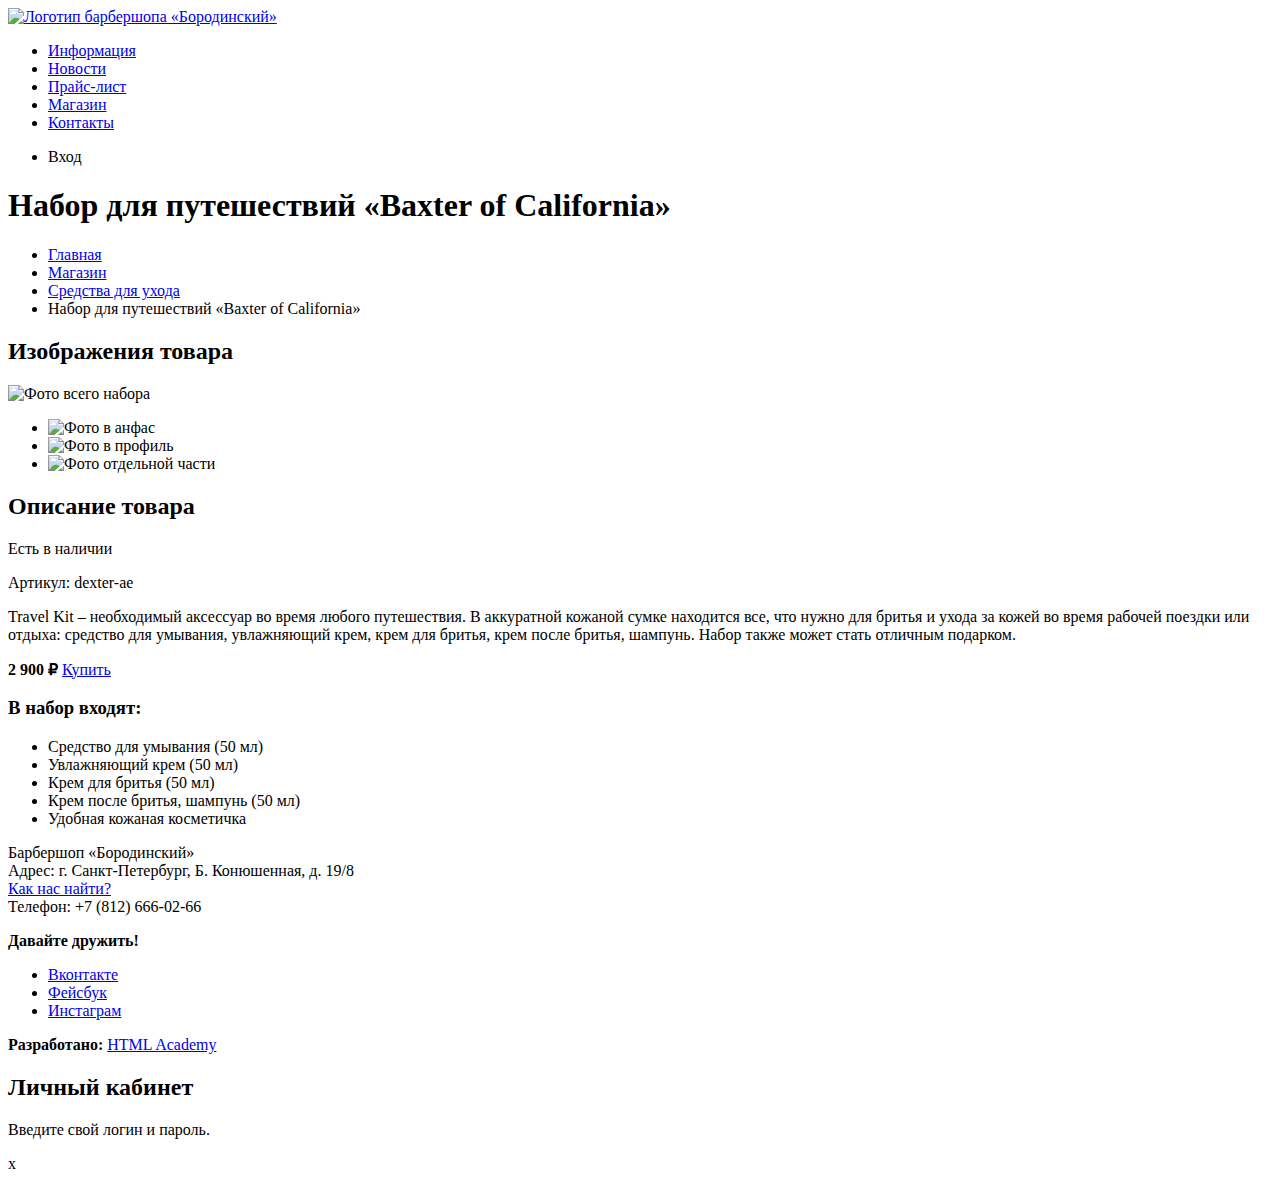
==== catalog-item.html @ 8765f5c4 "Учебный проект. Разметка без форм. Главная страница, страница каталога, карточка товара, Прайс-лист" ====
﻿<!DOCTYPE html>
<html lang="ru">
<head>
  <meta charset="utf-8">
  <title></title>
</head>
<body>
  <header class="main-header">
    <nav class="main-navigation">
      <a class="main-header-logo" href="index.html">
        <img src="img/logo.svg" width="111" height="24" alt="Логотип барбершопа «Бородинский»">
      </a>
      <ul class="site-navigation">
        <li><a href="info.html">Информация</a></li>
        <li><a href="news.html">Новости</a></li>
        <li><a href="price.html">Прайс-лист</a></li>
        <li class="site-navigation-current"><a href="catalog.html">Магазин</a></li>
        <li><a href="contacts.html">Контакты</a></li>
      </ul>
      <ul class="user-navigation">
        <li class="login-link">Вход</li>
      </ul>
    </nav>
  </header>
  <main class="container">

    <h1 class="page-title">Набор для путешествий «Baxter of California»</h1>

    <ul class="breadcrumbs">
      <li><a href="index.html">Главная</a></li>
      <li><a href="#">Магазин</a></li>
      <li><a href="#">Средства для ухода</a></li>
      <li class="breadcrumbs-current">Набор для путешествий «Baxter of California»</li>
    </ul>

    <section class="product-photos">
      <h2 class="visually-hidden">Изображения товара</h2>
      <p class="product-photo-full">
        <img src="img/product-big.jpg" width="460" height="498" alt="Фото всего набора">
      </p>
      <ul class="product-photo-preview">
        <li><img src="img/product-small-1.jpg" width="140" height="149" alt="Фото в анфас"></li>
        <li><img src="img/product-small-2.jpg" width="140" height="149" alt="Фото в профиль"></li>
        <li><img src="img/product-small-3.jpg" width="140" height="149" alt="Фото отдельной части"></li>
      </ul>
    </section>

    <section class="product-info">
      <h2 class="visually-hidden">Описание товара</h2>
      <p class="product-availability">Есть в наличии</p>
      <p class="product-article">Артикул: dexter-ae</p>
      <p class="product-text">Travel Kit – необходимый аксессуар во время любого путешествия. В аккуратной кожаной сумке находится все, что нужно для бритья и ухода за кожей во время рабочей поездки или отдыха: средство для умывания, увлажняющий крем, крем для бритья, крем после бритья, шампунь. Набор также может стать отличным подарком.</p>
      <p class="product-price">
        <b>2 900 &#8381;</b>
        <a class="button" href="#">Купить</a>
      </p>
      <h3>В набор входят:</h3>
      <ul>
        <li>Средство для умывания (50 мл)</li>
        <li>Увлажняющий крем (50 мл)</li>
        <li>Крем для бритья (50 мл)</li>
        <li>Крем после бритья, шампунь (50 мл)</li>
        <li>Удобная кожаная косметичка</li>
      </ul>
    </section>
  </main>
  <footer class="main-footer">
    <p class="footer-contacts">
      Барбершоп «Бородинский»<br>
      Адрес: г. Санкт-Петербург, Б. Конюшенная, д. 19/8<br>
      <a href="map.html">Как нас найти?</a><br>
      Телефон: +7 (812) 666-02-66
    </p>
    <div class="footer-social">
      <b>Давайте дружить!</b>
      <ul>
        <li><a class="social-button" href="#">Вконтакте</a></li>
        <li><a class="social-button" href="#">Фейсбук</a></li>
        <li><a class="social-button" href="#">Инстаграм</a></li>
      </ul>
    </div>
    <p class="footer-copyright">
      <b>Разработано:</b> <a class="button" href="https://htmlacademy.ru">HTML Academy</a>
    </p>
  </footer>

  <section class="modal modal-login">
    <h2>Личный кабинет</h2>
    <p>Введите свой логин и пароль.</p>
    <!-- Здесь будет форма -->
    <span class="modal-close">x</span>
  </section>
</body>
</html>
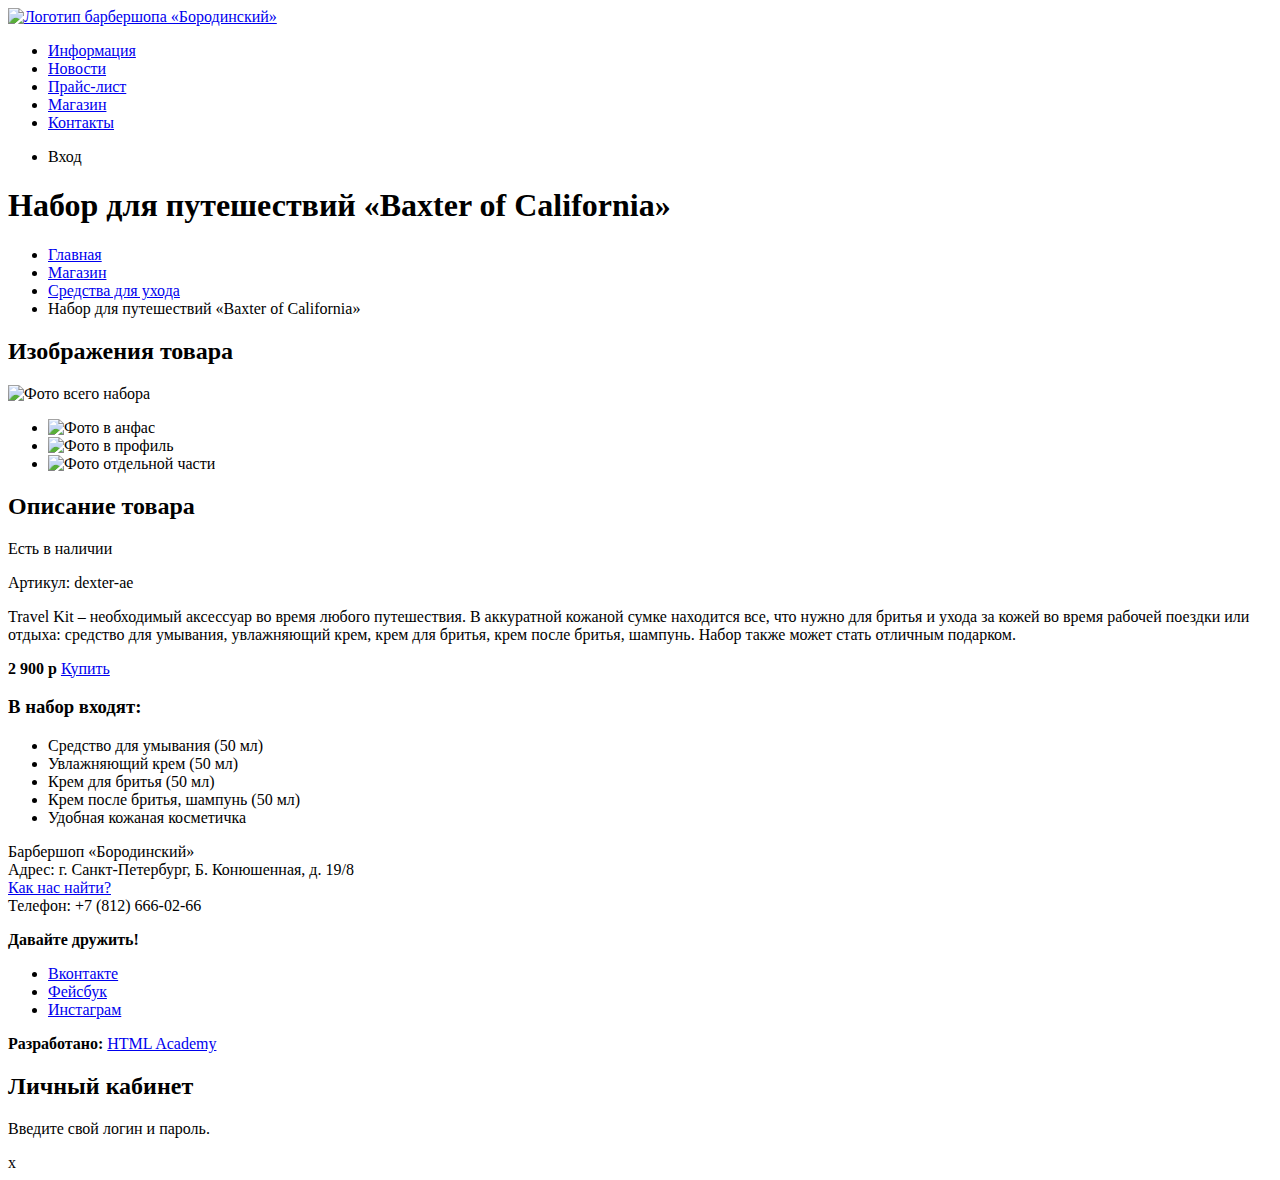
==== commit 1a596fcd: "Исправлены замечания: - добавлены заголовки страниц - единообразное оформление кода на всех страница" ====
--- a/catalog-item.html
+++ b/catalog-item.html
@@ -2,7 +2,7 @@
 <html lang="ru">
 <head>
   <meta charset="utf-8">
-  <title></title>
+  <title>Барбершоп «Бородинский»</title>
 </head>
 <body>
   <header class="main-header">
@@ -51,7 +51,7 @@
       <p class="product-article">Артикул: dexter-ae</p>
       <p class="product-text">Travel Kit – необходимый аксессуар во время любого путешествия. В аккуратной кожаной сумке находится все, что нужно для бритья и ухода за кожей во время рабочей поездки или отдыха: средство для умывания, увлажняющий крем, крем для бритья, крем после бритья, шампунь. Набор также может стать отличным подарком.</p>
       <p class="product-price">
-        <b>2 900 &#8381;</b>
+        <b>2 900 р</b>
         <a class="button" href="#">Купить</a>
       </p>
       <h3>В набор входят:</h3>
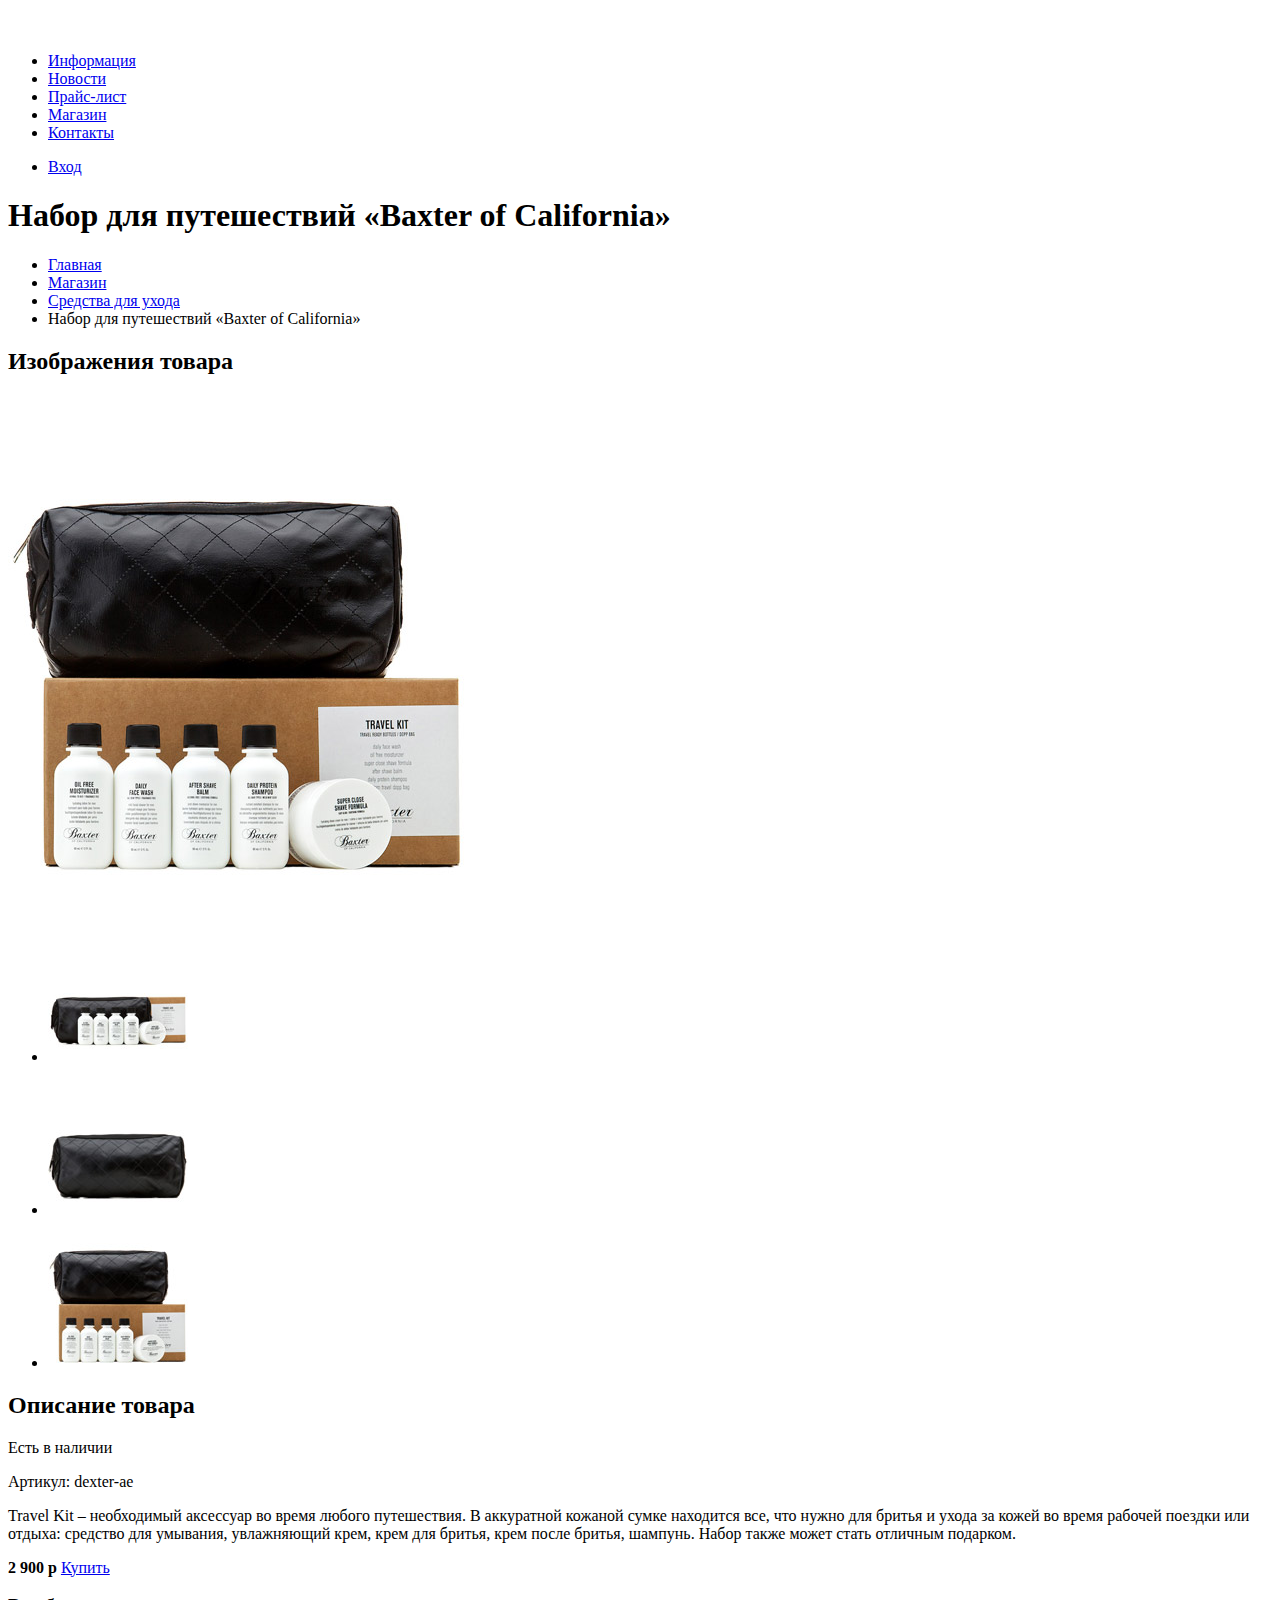
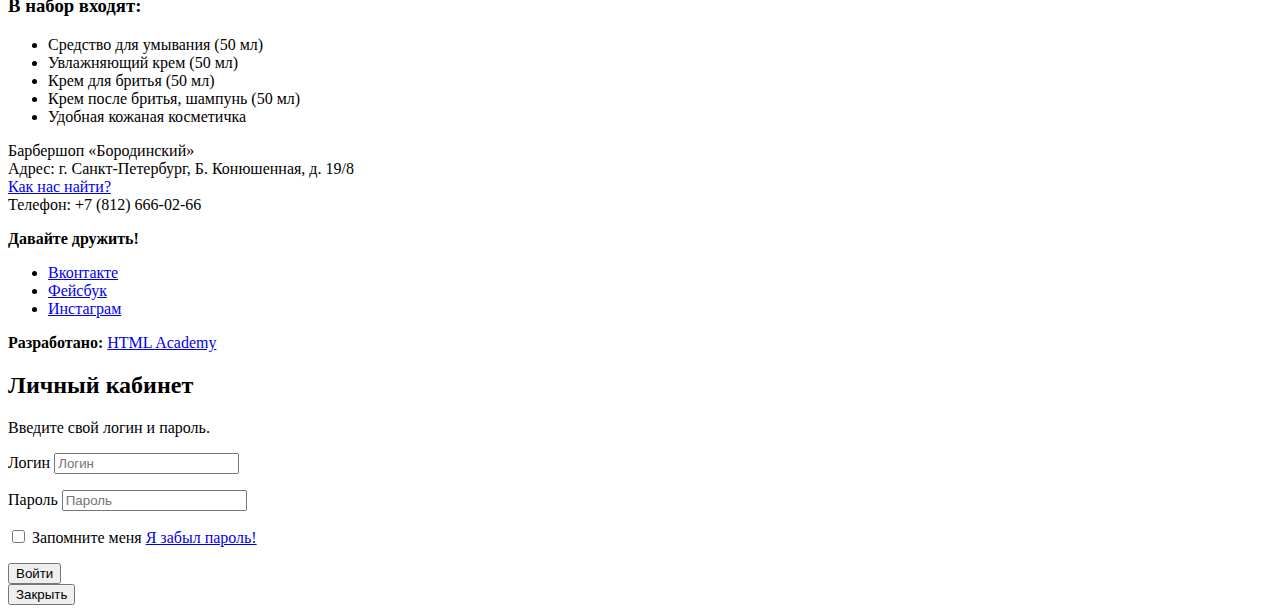
==== commit 71252190: "Добавлена доступность. Размечены формы всех страниц с учетом доступности" ====
--- a/catalog-item.html
+++ b/catalog-item.html
@@ -18,7 +18,9 @@
         <li><a href="contacts.html">Контакты</a></li>
       </ul>
       <ul class="user-navigation">
-        <li class="login-link">Вход</li>
+        <li class="login-link">
+          <a class="login-link" href="login.html">Вход</a>
+        </li>
       </ul>
     </nav>
   </header>
@@ -87,8 +89,26 @@
   <section class="modal modal-login">
     <h2>Личный кабинет</h2>
     <p>Введите свой логин и пароль.</p>
-    <!-- Здесь будет форма -->
-    <span class="modal-close">x</span>
+    <form class="login-form" action="https://echo.htmlacademy.ru" method="post">
+      <p>
+        <label class="visually-hidden" for="user-login">Логин</label>
+        <input class="login-icon-user" id="user-login" type="text" name="login" placeholder="Логин">
+      </p>
+      <p>
+        <label class="visually-hidden" for="user-password">Пароль</label>
+        <input class="login-icon-password" id="user-password" type="password" name="password" placeholder="Пароль">
+      </p>
+      <p class="login-password-info">
+        <label class="login-checkbox">
+          <input type="checkbox" name="remember" class="visually-hidden">
+          <span class="checkbox-indicator"></span>
+          Запомните меня
+        </label>
+        <a class="restore" href="#">Я забыл пароль!</a>
+      </p>
+      <button class="button" type="submit">Войти</button>
+    </form>
+    <button class="modal-close" type="button">Закрыть</button>
   </section>
 </body>
 </html>
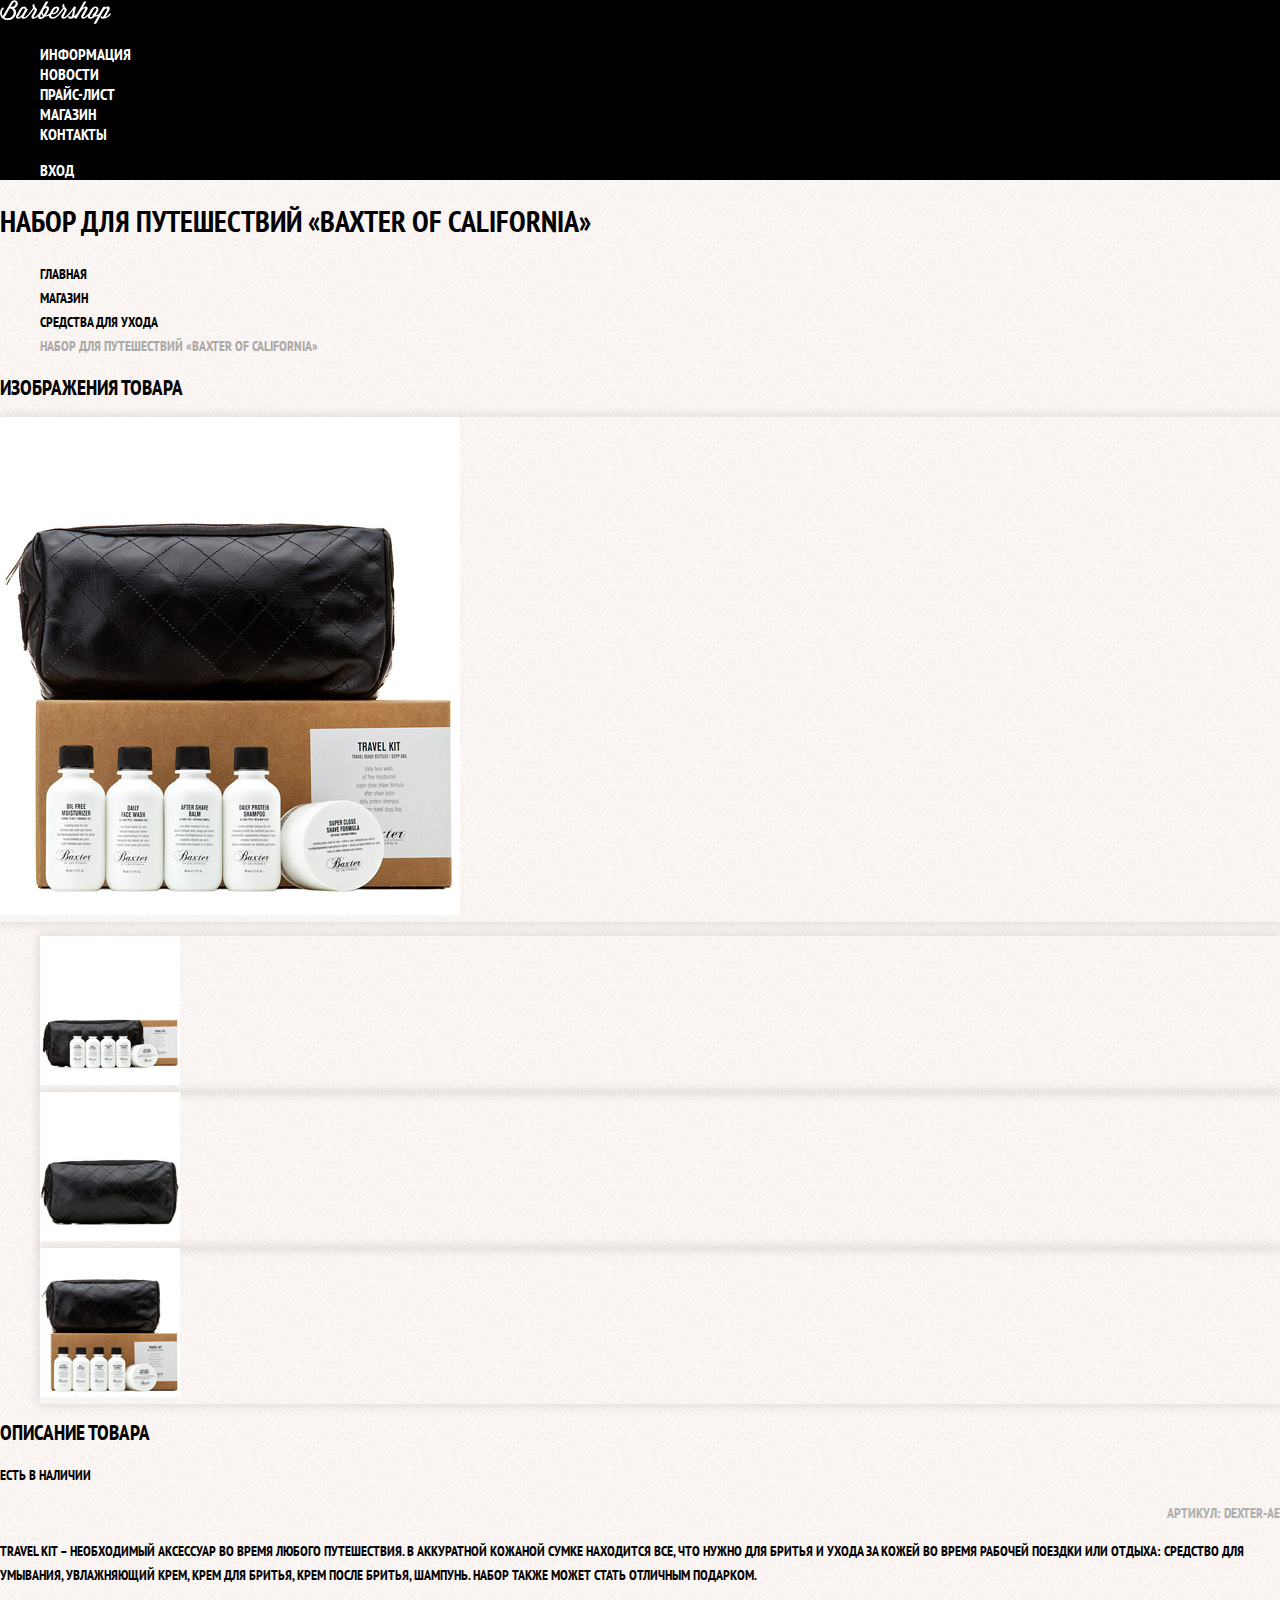
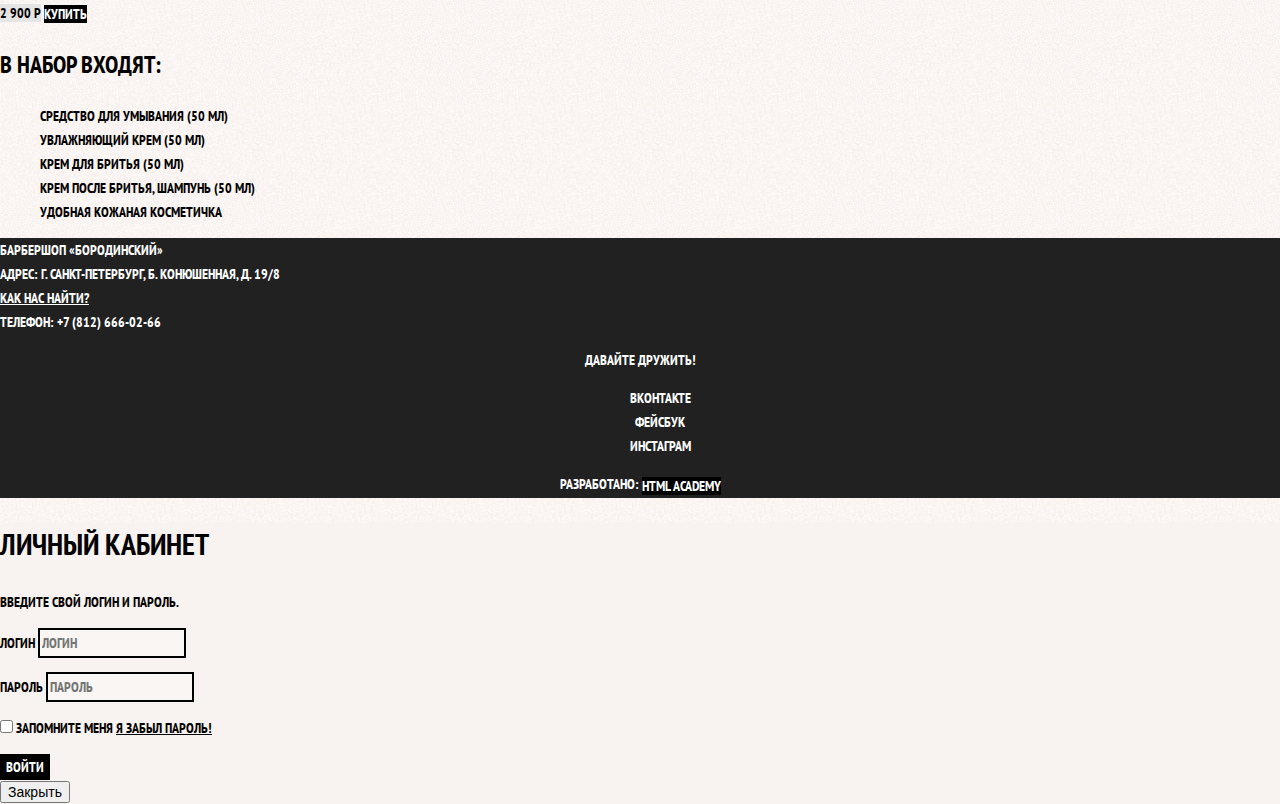
==== commit 11743f18: "Базовая стилизация страниц сайта Барбершоп" ====
--- a/catalog-item.html
+++ b/catalog-item.html
@@ -3,8 +3,11 @@
 <head>
   <meta charset="utf-8">
   <title>Барбершоп «Бородинский»</title>
+  <link href="https://fonts.googleapis.com/css?family=PT+Sans+Narrow:400,700&amp;subset=latin,cyrillic" rel="stylesheet">
+  <link href="css/normalize.css" rel="stylesheet" />
+  <link href="css/style.css" rel="stylesheet" />
 </head>
-<body>
+<body class="inner-page">
   <header class="main-header">
     <nav class="main-navigation">
       <a class="main-header-logo" href="index.html">
--- a/css/style.css
+++ b/css/style.css
@@ -0,0 +1,396 @@
+﻿body {
+  margin: 0;
+  padding: 0;
+
+  font-family: "PT Sans Narrow", Arial, sans-serif;
+  font-size: 14px;
+  line-height: 24px;
+  font-weight: 700;
+  color: #ffffff;
+  text-transform: uppercase;
+
+  background-color: #000000;
+  background-image: url("../img/bg.jpg");
+  background-position: top center;
+  background-repeat: no-repeat;
+}
+
+.inner-page {
+  color: #000000;
+
+  background-color: #f9f6f3;
+  background-image: url("../img/pattern-light.jpg");
+  background-position: 0 0;
+  background-repeat: repeat;
+}
+
+a {
+  text-decoration: none;
+}
+
+.button {
+  font: inherit;
+
+  text-align: center;
+  color: #ffffff;
+  vertical-align: middle;
+  text-transform: uppercase;
+
+  background-color: #000000;
+  border: none;
+}
+
+.button:hover,
+.button:focus,
+.button:active {
+  background-color: #663d15;
+}
+
+.main-navigation {
+  font-size: 16px;
+  line-height: 20px;
+  color: #ffffff;
+
+  background-color: #000000;
+}
+
+.site-navigation,
+.user-navigation {
+  list-style: none;
+}
+
+.site-navigation a,
+.user-navigation a {
+  color: #ffffff;
+}
+
+.site-navigation a:hover,
+.site-navigation a:focus,
+.user-navigation a:hover,
+.user-navigation a:focus {
+  background-color: #242424;
+}
+
+.features-list {
+  list-style: none;
+}
+
+.feature-item {
+  text-align: center;
+}
+
+.feature-item h3 {
+  font-size: 30px;
+  line-height: 42px;
+}
+
+.index-columns {
+  color: #000000;
+
+  background-color: #f8f5f2;
+  background-image: url("img/pattern-light.jpg");
+  background-position: 0 0;
+  background-repeat: repeat;
+}
+
+.index-columns h2 {
+  font-size: 30px;
+  line-height: 42px;
+}
+
+.news-list {
+  list-style: none;
+}
+
+.news-item time {
+  text-transform: none;
+}
+
+.gallery-content {
+  background-color: #cccccc;
+  border: 7px solid #ffffff;
+}
+
+.appointment-item input {
+  font: inherit;
+  background-color: transparent;
+  border: 2px solid #000000;
+}
+
+.appointment-item input:focus {
+  border-color: #663d15;
+}
+
+.page-title {
+  font-size: 30px;
+  line-height: 42px;
+}
+
+.breadcrumbs {
+  list-style: none;
+}
+
+.breadcrumbs a {
+  color: #000000;
+}
+
+.breadcrumbs a:hover,
+.breadcrumbs a:focus {
+  text-decoration: underline;
+}
+
+.breadcrumbs-current {
+  color: #aba9a7;
+}
+
+.filter fieldset {
+  border: none;
+}
+
+.filter legend {
+  font-size: 24px;
+  line-height: 30px;
+}
+
+.filter ul {
+  list-style: none;
+  line-height: 18px;
+}
+
+.filter-input:hover + label,
+.filter-input:focus + label {
+  color: #663d15;
+}
+
+.filter-input:disabled + label {
+  color: #000000;
+
+  opacity: 0.5;
+}
+
+.catalog-list {
+  list-style: none;
+}
+
+.catalog-item {
+  background-color: #f8f8f8;
+  box-shadow: 0 0 10px rgba(0, 0, 0, 0.1);
+}
+
+.catalog-item:hover {
+  box-shadow: 0 0 10px rgba(0, 0, 0, 0.2);
+}
+
+.catalog-item a {
+  color: #000000;
+}
+
+.catalog-item h3 {
+  font-size: 14px;
+  line-height: 18px;
+}
+
+.catalog-category {
+  text-transform: none;
+}
+
+.catalog-item-price b {
+  font-size: 14px;
+  line-height: 20px;
+  text-align: center;
+
+  background-color: #e5e5e5;
+}
+
+.catalog-item-price .button {
+  line-height: 20px;
+  color: #ffffff;
+}
+
+.pagination-list {
+  list-style: none;
+}
+
+.pagination-item a {
+  color: #ffffff;
+
+  background-color: #000000;
+}
+
+.pagination-item a:hover,
+.pagination-item a:focus,
+.pagination-item a:active {
+  background-color: #663d15;
+}
+
+.pagination-item-current a {
+  color: #000000;
+
+  background-color: #ffffff;
+}
+
+.pagination-item-current a:hover,
+.pagination-item-current a:focus,
+.pagination-item-current a:active {
+  color: #000000;
+
+  background-color: #ffffff;
+}
+
+.product-photo-preview {
+  list-style: none;
+}
+
+.product-photo-preview li {
+  box-shadow: 0 0 10px 2px rgba(0, 0, 0, 0.1);
+}
+
+.product-photo-full {
+  box-shadow: 0 0 10px 2px rgba(0, 0, 0, 0.1);
+}
+
+.product-article {
+  text-align: right;
+  color: #aeaeae;
+}
+
+.product-price b {
+  line-height: 20px;
+  text-align: center;
+
+  background-color: #e5e5e5;
+}
+
+.product-info h3 {
+  font-size: 24px;
+  line-height: 30px;
+}
+
+.product-info ul {
+  list-style: none;
+}
+
+
+.decoration {
+  font-size: 48px;
+  line-height: 48px;
+  text-align: center;
+}
+
+.decoration::before, .decoration::after {
+  content: "";
+  display: inline-block;
+  position: relative;
+  top: -15px;
+
+  width: 100px;
+  height: 100px;
+
+  border-bottom: 2px solid #000101;
+}
+
+
+.used-products ul {
+  list-style: none;
+}
+
+.price-table {
+  border-collapse: collapse;
+}
+
+.price-table th {
+  text-align: left;
+}
+
+.price-table td {
+  text-align: center;
+}
+
+
+.price-table td, .price-table th {
+    border: 2px solid #000101;
+  }
+
+.main-footer {
+  color: #ffffff;
+  background-color: #212121;
+  background-image: url("img/pattern-dark.jpg");
+  background-position: 0 0;
+  background-repeat: repeat;
+}
+
+.footer-contacts a {
+  color: #ffffff;
+  text-decoration: underline;
+}
+
+.footer-contacts a:hover,
+.footer-contacts a:focus {
+  text-decoration: none;
+}
+
+.footer-social {
+  text-align: center;
+}
+
+.footer-social ul {
+  list-style: none;
+}
+
+.social-button {
+  color: #ffffff;
+}
+
+.footer-copyright {
+  text-align: center;
+}
+
+.footer-copyright .button:hover,
+.footer-copyright .button:focus {
+  color: #000000;
+
+  background-color: #ffffff;
+}
+
+.modal {
+  color: #000000;
+
+  background-color: #f8f3f0;
+  background-image: url("img/pattern-light.jpg");
+  background-position: 0 0;
+  background-repeat: repeat;
+}
+
+.modal h2 {
+  font-size: 30px;
+  line-height: 42px;
+}
+
+.login-form input[type="text"],
+.login-form input[type="password"] {
+  font: inherit;
+  color: #000000;
+  text-transform: uppercase;
+
+  background-color: #f9f6f3;
+  border: 2px solid #000000;
+}
+
+.login-form input:focus {
+  border-color: #663d15;
+}
+
+.login-checkbox:hover,
+.login-checkbox:focus {
+  color: #663d15;
+}
+
+.restore {
+  color: #000000;
+  text-decoration: underline;
+}
+
+.restore:hover,
+.restore:focus {
+  text-decoration: none;
+}
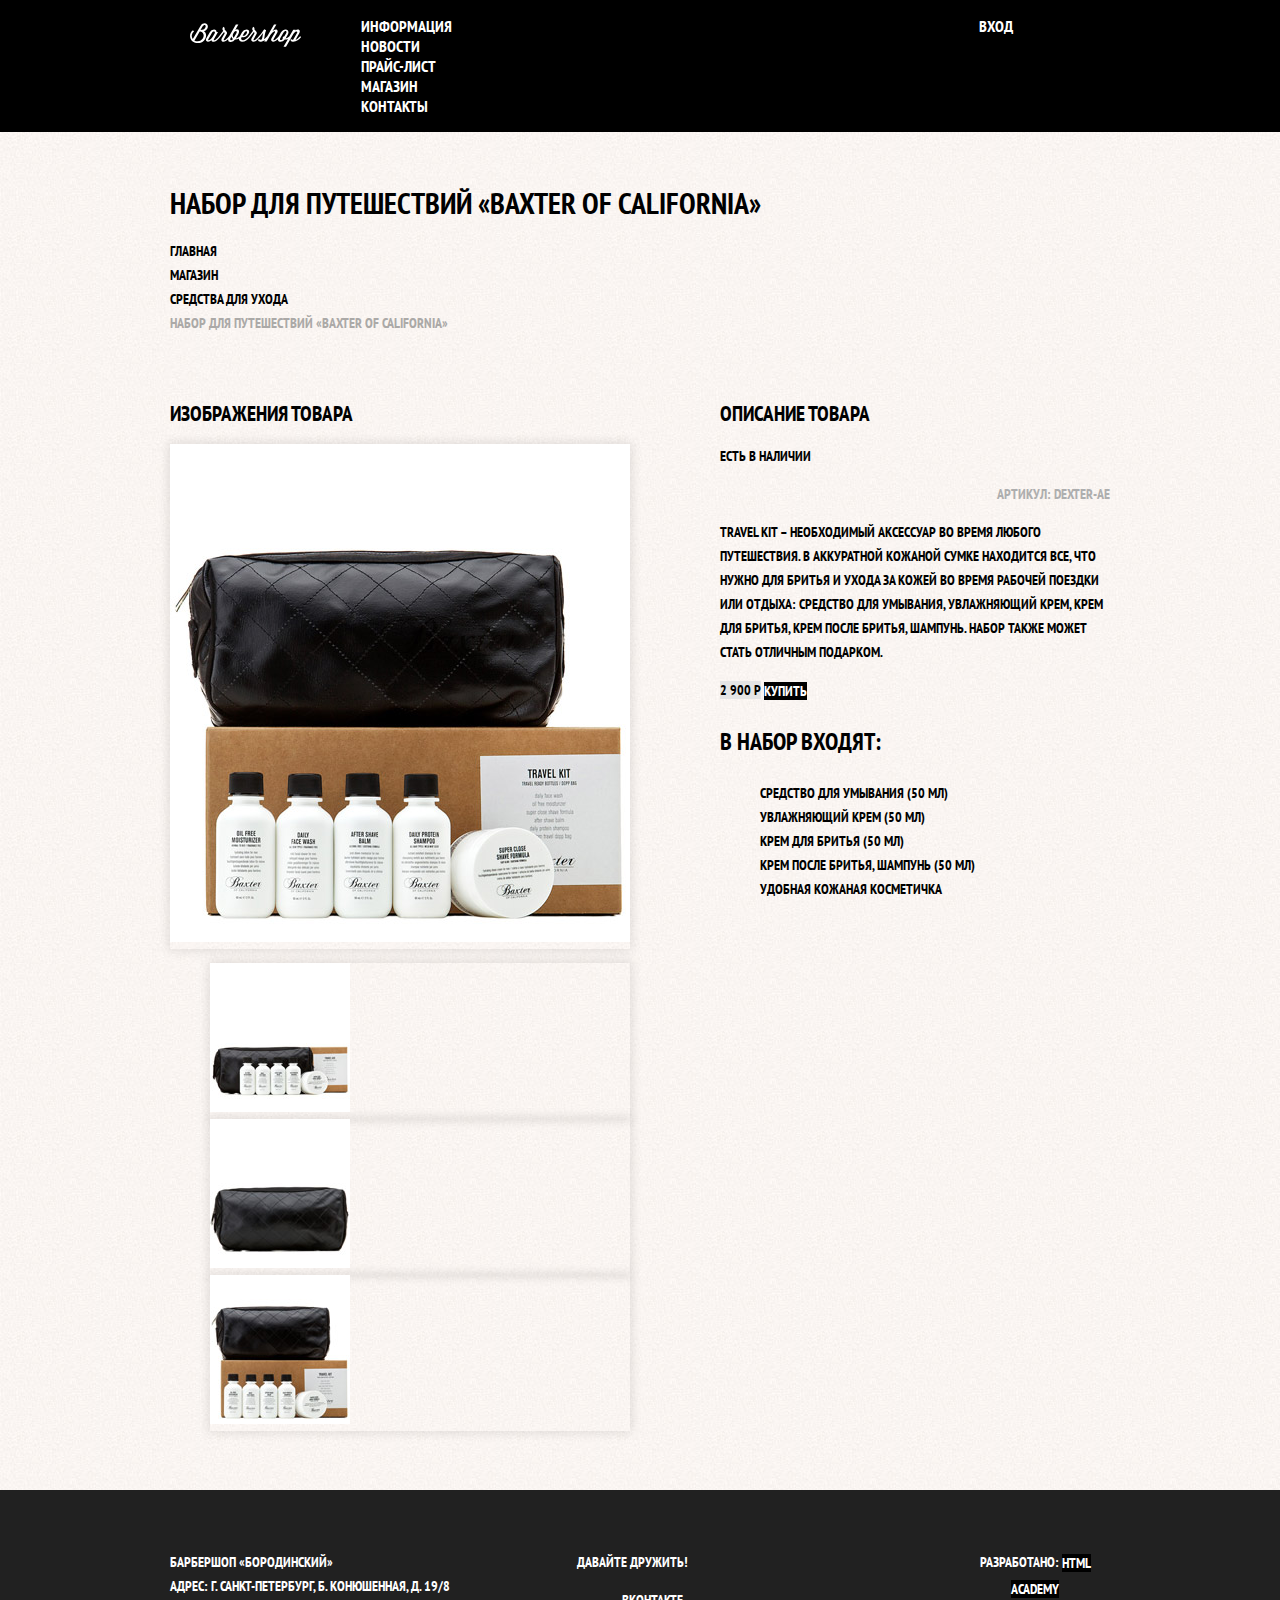
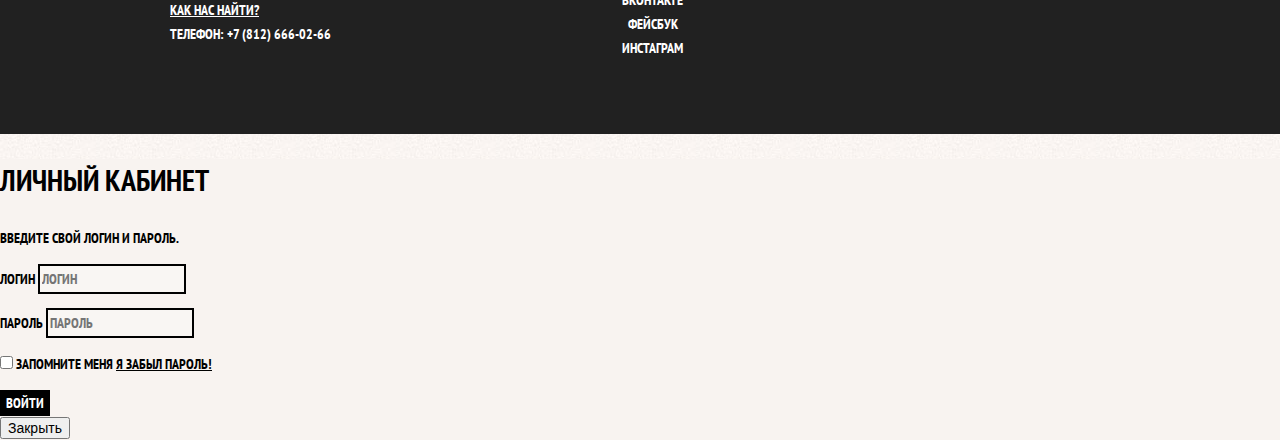
==== commit 42d6af7f: "Добавила сетку на главную страницу, страницу каталога, старицу карточки товара и прайс листа" ====
--- a/catalog-item.html
+++ b/catalog-item.html
@@ -9,7 +9,7 @@
 </head>
 <body class="inner-page">
   <header class="main-header">
-    <nav class="main-navigation">
+    <nav class="main-navigation container">
       <a class="main-header-logo" href="index.html">
         <img src="img/logo.svg" width="111" height="24" alt="Логотип барбершопа «Бородинский»">
       </a>
@@ -38,55 +38,59 @@
       <li class="breadcrumbs-current">Набор для путешествий «Baxter of California»</li>
     </ul>
 
-    <section class="product-photos">
-      <h2 class="visually-hidden">Изображения товара</h2>
-      <p class="product-photo-full">
-        <img src="img/product-big.jpg" width="460" height="498" alt="Фото всего набора">
-      </p>
-      <ul class="product-photo-preview">
-        <li><img src="img/product-small-1.jpg" width="140" height="149" alt="Фото в анфас"></li>
-        <li><img src="img/product-small-2.jpg" width="140" height="149" alt="Фото в профиль"></li>
-        <li><img src="img/product-small-3.jpg" width="140" height="149" alt="Фото отдельной части"></li>
-      </ul>
-    </section>
+    <div class="catalog-columns">
+      <section class="product-photos">
+        <h2 class="visually-hidden">Изображения товара</h2>
+        <p class="product-photo-full">
+          <img src="img/product-big.jpg" width="460" height="498" alt="Фото всего набора">
+        </p>
+        <ul class="product-photo-preview">
+          <li><img src="img/product-small-1.jpg" width="140" height="149" alt="Фото в анфас"></li>
+          <li><img src="img/product-small-2.jpg" width="140" height="149" alt="Фото в профиль"></li>
+          <li><img src="img/product-small-3.jpg" width="140" height="149" alt="Фото отдельной части"></li>
+        </ul>
+      </section>
 
-    <section class="product-info">
-      <h2 class="visually-hidden">Описание товара</h2>
-      <p class="product-availability">Есть в наличии</p>
-      <p class="product-article">Артикул: dexter-ae</p>
-      <p class="product-text">Travel Kit – необходимый аксессуар во время любого путешествия. В аккуратной кожаной сумке находится все, что нужно для бритья и ухода за кожей во время рабочей поездки или отдыха: средство для умывания, увлажняющий крем, крем для бритья, крем после бритья, шампунь. Набор также может стать отличным подарком.</p>
-      <p class="product-price">
-        <b>2 900 р</b>
-        <a class="button" href="#">Купить</a>
-      </p>
-      <h3>В набор входят:</h3>
-      <ul>
-        <li>Средство для умывания (50 мл)</li>
-        <li>Увлажняющий крем (50 мл)</li>
-        <li>Крем для бритья (50 мл)</li>
-        <li>Крем после бритья, шампунь (50 мл)</li>
-        <li>Удобная кожаная косметичка</li>
-      </ul>
-    </section>
+      <section class="product-info">
+        <h2 class="visually-hidden">Описание товара</h2>
+        <p class="product-availability">Есть в наличии</p>
+        <p class="product-article">Артикул: dexter-ae</p>
+        <p class="product-text">Travel Kit – необходимый аксессуар во время любого путешествия. В аккуратной кожаной сумке находится все, что нужно для бритья и ухода за кожей во время рабочей поездки или отдыха: средство для умывания, увлажняющий крем, крем для бритья, крем после бритья, шампунь. Набор также может стать отличным подарком.</p>
+        <p class="product-price">
+          <b>2 900 р</b>
+          <a class="button" href="#">Купить</a>
+        </p>
+        <h3>В набор входят:</h3>
+        <ul>
+          <li>Средство для умывания (50 мл)</li>
+          <li>Увлажняющий крем (50 мл)</li>
+          <li>Крем для бритья (50 мл)</li>
+          <li>Крем после бритья, шампунь (50 мл)</li>
+          <li>Удобная кожаная косметичка</li>
+        </ul>
+      </section>
+    </div>
   </main>
   <footer class="main-footer">
-    <p class="footer-contacts">
-      Барбершоп «Бородинский»<br>
-      Адрес: г. Санкт-Петербург, Б. Конюшенная, д. 19/8<br>
-      <a href="map.html">Как нас найти?</a><br>
-      Телефон: +7 (812) 666-02-66
-    </p>
-    <div class="footer-social">
-      <b>Давайте дружить!</b>
-      <ul>
-        <li><a class="social-button" href="#">Вконтакте</a></li>
-        <li><a class="social-button" href="#">Фейсбук</a></li>
-        <li><a class="social-button" href="#">Инстаграм</a></li>
-      </ul>
+    <div class="container">
+      <p class="footer-contacts">
+        Барбершоп «Бородинский»<br>
+        Адрес: г. Санкт-Петербург, Б. Конюшенная, д. 19/8<br>
+        <a href="map.html">Как нас найти?</a><br>
+        Телефон: +7 (812) 666-02-66
+      </p>
+      <div class="footer-social">
+        <b>Давайте дружить!</b>
+        <ul>
+          <li><a class="social-button" href="#">Вконтакте</a></li>
+          <li><a class="social-button" href="#">Фейсбук</a></li>
+          <li><a class="social-button" href="#">Инстаграм</a></li>
+        </ul>
+      </div>
+      <p class="footer-copyright">
+        <b>Разработано:</b> <a class="button" href="https://htmlacademy.ru">HTML Academy</a>
+      </p>
     </div>
-    <p class="footer-copyright">
-      <b>Разработано:</b> <a class="button" href="https://htmlacademy.ru">HTML Academy</a>
-    </p>
   </footer>
 
   <section class="modal modal-login">
--- a/css/style.css
+++ b/css/style.css
@@ -24,6 +24,15 @@
   background-repeat: repeat;
 }
 
+.main-header {
+  margin-bottom: 75px;
+}
+
+.inner-page .main-header {
+  margin-bottom: 50px;
+  background-color: #000000;
+}
+
 a {
   text-decoration: none;
 }
@@ -47,16 +56,59 @@
 }
 
 .main-navigation {
+  display: flex;
+  flex-direction: column;
+  align-items: center;
+
   font-size: 16px;
   line-height: 20px;
   color: #ffffff;
 
+  background-color: transparent;
+}
+
+.inner-page .main-navigation {
+  display: flex;
+  align-items: flex-start;
+  flex-direction: row;
+}
+
+.main-header-logo {
+  order: 2;
+  width: 368px;
+  height: 153px;
+}
+
+.inner-page .main-header-logo {
+  order: 0;
+  width: 111px;
+  height: 24px;
+  padding: 23px 20px;
+}
+
+.main-navigation-wrapper {
+  width: 100%;
+  margin-bottom: 60px;
+  
   background-color: #000000;
+}
+
+.main-navigation-wrapper .container {
+  display: flex;
+  justify-content: space-between;
 }
 
 .site-navigation,
 .user-navigation {
   list-style: none;
+}
+
+.site-navigation {
+  width: 620px;
+}
+
+.user-navigation {
+  width: 140px;
 }
 
 .site-navigation a,
@@ -71,11 +123,27 @@
   background-color: #242424;
 }
 
+.container {
+  width: 940px;
+  margin: 0 auto;
+  padding: 0 10px;
+}
+
+.features {
+  margin-bottom: 80px;
+}
+
 .features-list {
+  display: flex;
+  justify-content: space-between;
+  margin: 0;
+  padding: 0;
+
   list-style: none;
 }
 
 .feature-item {
+  width: 300px;
   text-align: center;
 }
 
@@ -85,6 +153,11 @@
 }
 
 .index-columns {
+  display: flex;
+  justify-content: space-between;
+  padding: 50px 80px;
+  margin-bottom: 35px;
+
   color: #000000;
 
   background-color: #f8f5f2;
@@ -98,17 +171,54 @@
   line-height: 42px;
 }
 
+.inner-page .index-columns {
+  display: flex;
+  justify-content: space-between;
+  padding: 25px 10px;
+  margin-bottom: 20px;
+}
+
+.used-products, 
+.news {
+  width: 380px;
+}
+
+.price-info,
+.price-table {
+  width: 460px;
+}
+
+.used-products h3 {
+  width: 240px;
+}
+
+.price-info h3 {
+  width: 220px;
+}
+
 .news-list {
   list-style: none;
 }
 
 .news-item time {
   text-transform: none;
+}
+
+.gallery {
+  width: 300px;
 }
 
 .gallery-content {
   background-color: #cccccc;
   border: 7px solid #ffffff;
+}
+
+.contacts {
+  width: 380px;
+}
+
+.appointment {
+  width: 300px;
 }
 
 .appointment-item input {
@@ -122,11 +232,19 @@
 }
 
 .page-title {
+  margin: 0;
+  margin-bottom: 15px;
+  padding: 0;
+
   font-size: 30px;
   line-height: 42px;
 }
 
 .breadcrumbs {
+  padding: 0;
+  margin: 0;
+  margin-bottom: 50px;
+
   list-style: none;
 }
 
@@ -143,6 +261,15 @@
   color: #aba9a7;
 }
 
+.catalog-columns {
+  display: flex;
+  justify-content: space-between;
+}
+
+.filters {
+  width: 180px;
+}
+
 .filter fieldset {
   border: none;
 }
@@ -168,13 +295,31 @@
   opacity: 0.5;
 }
 
+.catalog {
+  width: 700px;
+}
+
 .catalog-list {
+  display: flex;
+  flex-wrap: wrap;
+  padding: 0;
+  margin: 0;
+  margin-bottom: 25px;
+
   list-style: none;
 }
 
 .catalog-item {
+  width: 220px;
+  margin-bottom: 20px;
+  margin-right: 20px;
+
   background-color: #f8f8f8;
   box-shadow: 0 0 10px rgba(0, 0, 0, 0.1);
+}
+
+.catalog-item:nth-child(3n) {
+  margin-right: 0;
 }
 
 .catalog-item:hover {
@@ -241,6 +386,10 @@
   list-style: none;
 }
 
+.product-photos {
+  width: 460px;
+}
+
 .product-photo-preview li {
   box-shadow: 0 0 10px 2px rgba(0, 0, 0, 0.1);
 }
@@ -261,9 +410,22 @@
   background-color: #e5e5e5;
 }
 
-.product-info h3 {
+.product-info {
+  width: 390px;
+}
+
+.product-info h3,
+.used-products h3,
+.price-info h3,
+.about h3 {
   font-size: 24px;
   line-height: 30px;
+}
+
+.used-products h3,
+.price-info h3,
+.about h3 {
+  margin-bottom: 35px;
 }
 
 .product-info ul {
@@ -284,7 +446,7 @@
   top: -15px;
 
   width: 100px;
-  height: 100px;
+  height: 10px;
 
   border-bottom: 2px solid #000101;
 }
@@ -296,22 +458,46 @@
 
 .price-table {
   border-collapse: collapse;
+  font-size: 14px;
+  line-height: 24px;
 }
 
 .price-table th {
+  padding: 10px;
+  padding-left: 15px;
   text-align: left;
+
 }
 
 .price-table td {
-  text-align: center;
-}
-
+  padding: 10px;
+  text-align: center;
+}
 
 .price-table td, .price-table th {
     border: 2px solid #000101;
-  }
+}
+
+.about-wrapper {
+  display: flex;
+  justify-content: flex-start;
+}
+
+.about-wrapper p {
+  font-size: 14px;
+  line-height: 24px;
+  width: 380px;
+  margin: 0px;
+}
+
+.about-wrapper p:first-of-type {
+  margin-right: 100px;
+}
 
 .main-footer {
+  margin-top: 65px;
+  padding: 60px 0;
+
   color: #ffffff;
   background-color: #212121;
   background-image: url("img/pattern-dark.jpg");
@@ -319,6 +505,20 @@
   background-repeat: repeat;
 }
 
+.inner-page .main-footer {
+  margin-top: 45px;
+}
+
+.main-footer .container {
+  display: flex;
+}
+
+.footer-contacts {
+  width: 320px;
+  margin: 0;
+  margin-right: 70px;
+}
+
 .footer-contacts a {
   color: #ffffff;
   text-decoration: underline;
@@ -330,6 +530,8 @@
 }
 
 .footer-social {
+  width: 145px;
+
   text-align: center;
 }
 
@@ -342,6 +544,10 @@
 }
 
 .footer-copyright {
+  width: 150px;
+  margin: 0;
+  margin-left: auto;
+
   text-align: center;
 }
 
@@ -394,3 +600,4 @@
 .restore:focus {
   text-decoration: none;
 }
+
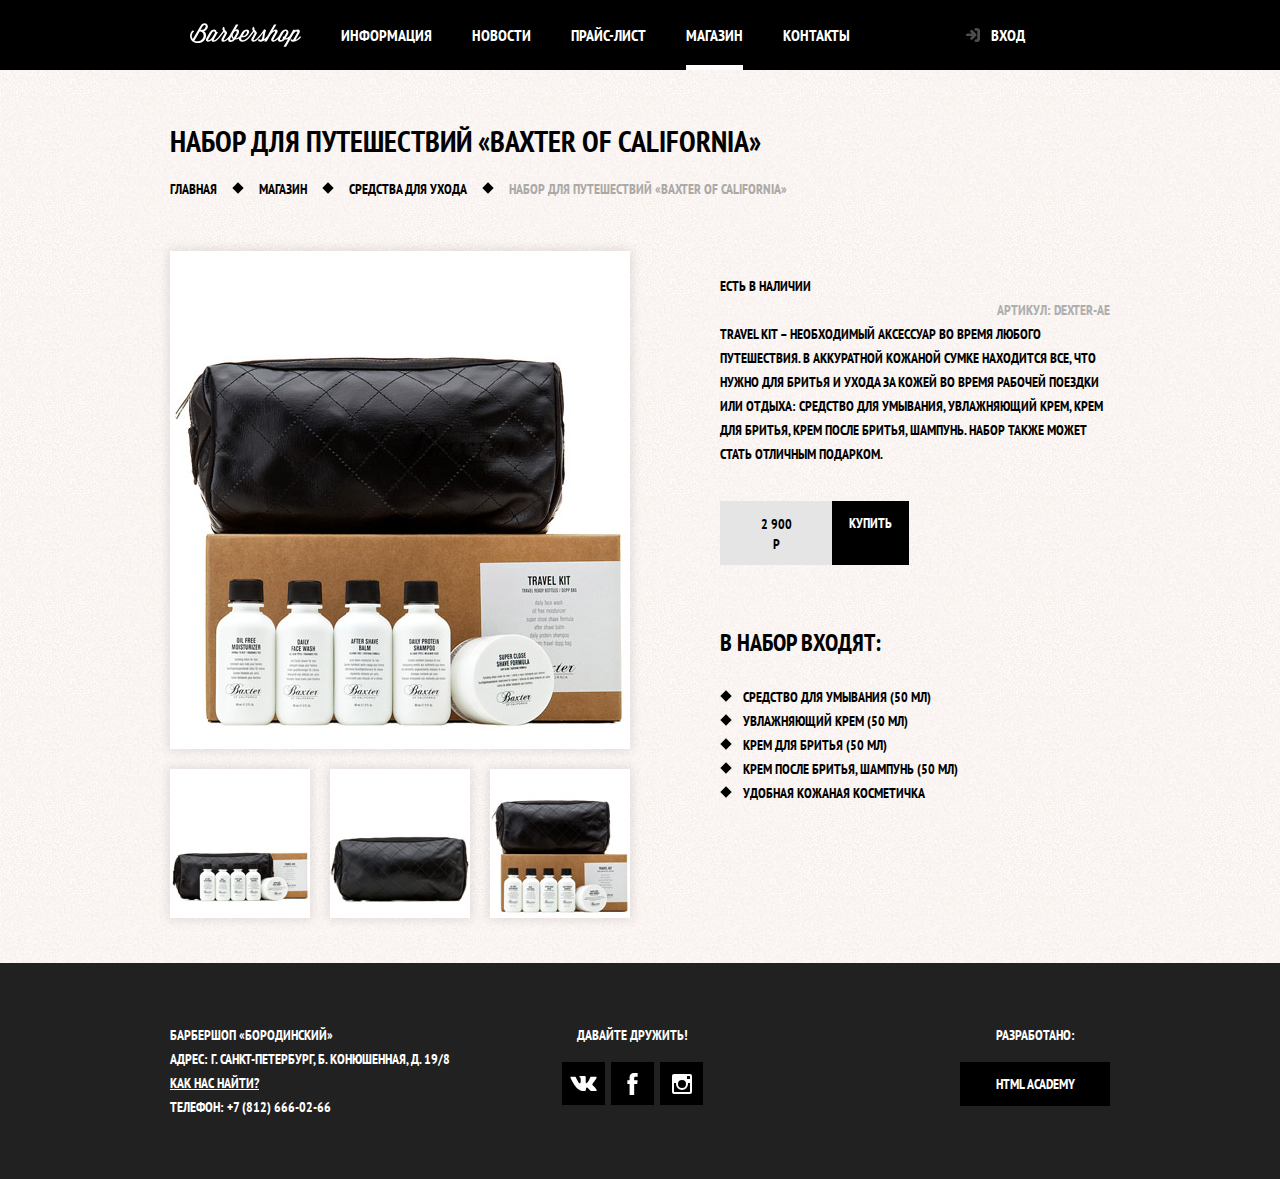
==== commit 35e88c95: "Завершающие действия по учебному проекту, сетка, микросетка, javascript" ====
--- a/catalog-item.html
+++ b/catalog-item.html
@@ -21,7 +21,7 @@
         <li><a href="contacts.html">Контакты</a></li>
       </ul>
       <ul class="user-navigation">
-        <li class="login-link">
+        <li>
           <a class="login-link" href="login.html">Вход</a>
         </li>
       </ul>
@@ -82,9 +82,30 @@
       <div class="footer-social">
         <b>Давайте дружить!</b>
         <ul>
-          <li><a class="social-button" href="#">Вконтакте</a></li>
-          <li><a class="social-button" href="#">Фейсбук</a></li>
-          <li><a class="social-button" href="#">Инстаграм</a></li>
+          <li>
+            <a class="social-button" href="#">
+              <span class="visually-hidden">Вконтакте</span>
+              <svg xmlns="http://www.w3.org/2000/svg" width="27" height="15" viewBox="0 0 26.14 14.91">
+                <path d="M26 13.47l-.09-.17a13.55 13.55 0 0 0-2.6-3q-.87-.83-1.1-1.12A1 1 0 0 1 22 8a10.27 10.27 0 0 1 1.22-1.78l.88-1.16q2.35-3.13 2-4L26 .94a.8.8 0 0 0-.4-.22 2.14 2.14 0 0 0-.87 0h-3.92a.51.51 0 0 0-.27 0h-.3a.6.6 0 0 0-.15.14.93.93 0 0 0-.14.24 22.22 22.22 0 0 1-1.46 3.06q-.5.84-.93 1.46a7 7 0 0 1-.71.91 4.94 4.94 0 0 1-.52.47q-.23.18-.35.15l-.23-.05a.9.9 0 0 1-.31-.33 1.49 1.49 0 0 1-.16-.53v-.55-.65-.57-1.12-1-.75a3.14 3.14 0 0 0 0-.62 2.12 2.12 0 0 0-.14-.44.73.73 0 0 0-.28-.33 1.57 1.57 0 0 0-.46-.18A9 9 0 0 0 12.57 0a8.93 8.93 0 0 0-3.25.33 1.83 1.83 0 0 0-.52.41q-.25.3-.07.33a1.67 1.67 0 0 1 1.16.59l.08.16a2.6 2.6 0 0 1 .19.63 6.32 6.32 0 0 1 .12 1 10.59 10.59 0 0 1 0 1.7q-.07.71-.13 1.1a2.21 2.21 0 0 1-.18.64 2.69 2.69 0 0 1-.16.3l-.07.07a1 1 0 0 1-.37.07.86.86 0 0 1-.46-.19 3.27 3.27 0 0 1-.56-.52 7 7 0 0 1-.66-.93q-.37-.6-.76-1.42l-.22-.39q-.2-.38-.56-1.11t-.62-1.43A.9.9 0 0 0 5.2.9h-.07a.93.93 0 0 0-.22-.16A1.44 1.44 0 0 0 4.6.65L.87.68A1 1 0 0 0 .1.94L0 1a.44.44 0 0 0 0 .22 1.08 1.08 0 0 0 .08.37Q.9 3.53 1.86 5.31t1.66 2.87Q4.23 9.27 5 10.24t1 1.24l.37.41.34.33a8.06 8.06 0 0 0 1 .78 16.34 16.34 0 0 0 1.4.9 7.6 7.6 0 0 0 1.79.72 6.19 6.19 0 0 0 2 .22h1.57a1.08 1.08 0 0 0 .72-.3l.05-.07a.9.9 0 0 0 .1-.25 1.38 1.38 0 0 0 0-.37 4.48 4.48 0 0 1 .09-1.05 2.77 2.77 0 0 1 .23-.71 1.74 1.74 0 0 1 .29-.4 1.19 1.19 0 0 1 .23-.2h.11a.86.86 0 0 1 .77.21 4.52 4.52 0 0 1 .83.79q.39.47.93 1.05a6.41 6.41 0 0 0 1 .87l.27.16a3.31 3.31 0 0 0 .71.3 1.53 1.53 0 0 0 .76.07l3.48-.05a1.58 1.58 0 0 0 .8-.17.68.68 0 0 0 .34-.37 1.06 1.06 0 0 0 0-.46 1.71 1.71 0 0 0-.1-.36z" fill="#fff">
+                </path>
+              </svg>
+            </a>
+          </li>
+          <li>
+            <a class="social-button" href="#">
+              <span class="visually-hidden">Фейсбук</span>
+              <svg xmlns="http://www.w3.org/2000/svg" width="19" height="22" viewBox="0 0 10.15 21.74"><path d="M3.34 1.12A4.77 4.77 0 0 1 6.53 0h3.61v3.81H7.81a1.07 1.07 0 0 0-1.09.83v2.55h3.42c-.08 1.23-.24 2.45-.41 3.67h-3v10.87H2.21V10.86H0V7.21h2.19V3.66a3.83 3.83 0 0 1 1.15-2.54z" fill="#fff" /></svg>
+            </a>
+          </li>
+          <li>
+            <a class="social-button" href="#">
+              <span class="visually-hidden">Инстаграм</span>
+              <svg xmlns="http://www.w3.org/2000/svg" width="20" height="20" viewBox="0 0 20 20">
+                <path d="M18 0H2a2 2 0 0 0-2 2v16a2 2 0 0 0 2 2h16a2 2 0 0 0 2-2V2a2 2 0 0 0-2-2zm-8 6a4 4 0 1 1-4 4 4 4 0 0 1 4-4zM2.5 18a.47.47 0 0 1-.5-.5V9h2.1a3.4 3.4 0 0 0-.1 1 6 6 0 1 0 12 0 3.4 3.4 0 0 0-.1-1H18v8.5a.47.47 0 0 1-.5.5zM18 4.5a.47.47 0 0 1-.5.5h-2a.47.47 0 0 1-.5-.5v-2a.47.47 0 0 1 .5-.5h2a.47.47 0 0 1 .5.5z" fill="#fff">
+                </path>
+              </svg>
+            </a>
+          </li>
         </ul>
       </div>
       <p class="footer-copyright">
@@ -95,7 +116,7 @@
 
   <section class="modal modal-login">
     <h2>Личный кабинет</h2>
-    <p>Введите свой логин и пароль.</p>
+    <p class="modal-description">Введите пожалуйста свой логин и пароль</p>
     <form class="login-form" action="https://echo.htmlacademy.ru" method="post">
       <p>
         <label class="visually-hidden" for="user-login">Логин</label>
@@ -105,7 +126,7 @@
         <label class="visually-hidden" for="user-password">Пароль</label>
         <input class="login-icon-password" id="user-password" type="password" name="password" placeholder="Пароль">
       </p>
-      <p class="login-password-info">
+      <p class="login-help">
         <label class="login-checkbox">
           <input type="checkbox" name="remember" class="visually-hidden">
           <span class="checkbox-indicator"></span>
@@ -117,5 +138,6 @@
     </form>
     <button class="modal-close" type="button">Закрыть</button>
   </section>
+
 </body>
 </html>
--- a/css/style.css
+++ b/css/style.css
@@ -15,6 +15,30 @@
   background-repeat: no-repeat;
 }
 
+a {
+  text-decoration: none;
+}
+
+img {
+  max-width: 100%;
+  height: auto;
+}
+
+.visually-hidden:not(:focus):not(:active),
+input[type="checkbox"].visually-hidden,
+input[type="radio"].visually-hidden {
+  position: absolute;
+  width: 1px;
+  height: 1px;
+  margin: -1px;
+  border: 0;
+  padding: 0;
+  white-space: nowrap;
+  clip-path: inset(100%);
+  clip: rect(0 0 0 0);
+  overflow: hidden;
+}
+
 .inner-page {
   color: #000000;
 
@@ -33,13 +57,12 @@
   background-color: #000000;
 }
 
-a {
-  text-decoration: none;
-}
-
 .button {
+  display: inline-block;
+  margin-right: 16px;
+  padding: 10px 30px;
+  
   font: inherit;
-
   text-align: center;
   color: #ffffff;
   vertical-align: middle;
@@ -53,6 +76,13 @@
 .button:focus,
 .button:active {
   background-color: #663d15;
+}
+
+.button.disabled,
+.button:disabled {
+  cursor: default;
+  opacity: 0.5;
+  background-color: #000000;
 }
 
 .main-navigation {
@@ -101,18 +131,28 @@
 .site-navigation,
 .user-navigation {
   list-style: none;
+  margin: 0;
+  padding: 0;
 }
 
 .site-navigation {
+  display: flex;
+  flex-wrap: wrap;
   width: 620px;
+
 }
 
 .user-navigation {
-  width: 140px;
+  display: flex;
+  max-width: 140px;
 }
 
 .site-navigation a,
 .user-navigation a {
+  display: block;
+  padding: 25px 20px;
+
+  vertical-align: middle;
   color: #ffffff;
 }
 
@@ -123,6 +163,55 @@
   background-color: #242424;
 }
 
+.site-navigation-current {
+  position: relative;
+}
+
+.site-navigation-current a[href] {
+  pointer-events: none;
+}
+
+.site-navigation-current a:not([href]) {
+  background-color: #000000;
+}
+
+.site-navigation-current::after {
+  content: "";
+
+  position: absolute;
+  right: 20px;
+  bottom: 0;
+  left: 20px;
+
+  height: 5px;
+
+  background-color: #ffffff;
+}
+
+.user-navigation .login-link {
+  position: relative;
+  padding-left: 50px;
+}
+
+.login-link::before {
+  content: "";
+  position: absolute;
+  top: 27px;
+  left: 24px;
+  width: 16px;
+  height: 18px;
+  background-image: url("../img/login.svg");
+  background-repeat: no-repeat;
+  background-position: 0 0;
+  opacity: 0.3;
+}
+
+.login-link:hover::before,
+.login-link:focus::before,
+.login-link:active::before {
+  opacity: 1;
+}
+
 .container {
   width: 940px;
   margin: 0 auto;
@@ -144,12 +233,39 @@
 
 .feature-item {
   width: 300px;
+
   text-align: center;
 }
 
 .feature-item h3 {
+  position: relative;
+
+  margin: 0;
+  margin-bottom: 60px;
+
   font-size: 30px;
   line-height: 42px;
+
+}
+
+.feature-item h3::after {
+  content: "";
+
+  position: absolute;
+  bottom: -30px;
+  left: 50%;
+
+  width: 20px;
+  height: 20px;
+  margin-left: -10px;
+
+  background-color: #ffffff;
+
+  transform: rotate(45deg);
+}
+
+.feature-item p {
+  margin: 0 10px;
 }
 
 .index-columns {
@@ -157,13 +273,11 @@
   justify-content: space-between;
   padding: 50px 80px;
   margin-bottom: 35px;
-
   color: #000000;
-
   background-color: #f8f5f2;
-  background-image: url("img/pattern-light.jpg");
-  background-position: 0 0;
-  background-repeat: repeat;
+  background-image: url("../img/line.png"), url("../img/pattern-light.jpg");
+  background-position: center, 0 0;
+  background-repeat: no-repeat, repeat;
 }
 
 .index-columns h2 {
@@ -183,6 +297,29 @@
   width: 380px;
 }
 
+.news {
+  width: 380px;
+}
+
+.news-list {
+  margin: 0;
+  margin-bottom: 25px;
+  padding: 0;
+  list-style: none;
+}
+
+.news-item {
+  margin-bottom: 25px;
+}
+
+.news-item p {
+  margin: 0;
+}
+
+.news-item time {
+  text-transform: none;
+}
+
 .price-info,
 .price-table {
   width: 460px;
@@ -209,20 +346,86 @@
 }
 
 .gallery-content {
+  height: 164px;
+  margin: 0;
+  
   background-color: #cccccc;
   border: 7px solid #ffffff;
 }
 
+.gallery-content img {
+  width: 286px;
+  height: 164px;
+}
+
+.gallery-container {
+  position: relative;
+
+  height: 260px;
+}
+
+.gallery-button {
+  box-sizing: border-box;
+  position: absolute;
+  bottom: 0;
+  width: 140px;
+  margin: 0;
+}
+
+.gallery-button-back {
+  left: 0;
+}
+
+.gallery-button-next {
+  right: 0;
+}
+
 .contacts {
   width: 380px;
 }
 
+.contacts p {
+  margin: 0;
+  margin-bottom: 25px;
+}
+
 .appointment {
   width: 300px;
 }
 
+.appointment-info {
+  margin: 0;
+  margin-bottom: 15px;
+}
+
+.appointment-form {
+  display: flex;
+  flex-wrap: wrap;
+  justify-content: space-between;
+}
+
+.appointment-item {
+  width: 140px;
+  margin: 0;
+  margin-bottom: 10px;
+} 
+
+.appointment-item label {
+  display: block;
+  margin-bottom: 9px;
+  margin-left: 15px;
+}
+
 .appointment-item input {
+  box-sizing: border-box;
+  width: 140px;
+  padding-top: 8px;
+  padding-left: 15px;
+  padding-right: 15px;
+  padding-bottom: 7px;
+  
   font: inherit;
+
   background-color: transparent;
   border: 2px solid #000000;
 }
@@ -231,6 +434,13 @@
   border-color: #663d15;
 }
 
+.appointment .button {
+  display: block;
+  width: 100%;
+  margin-top: 10px;
+  margin-right: 0;
+}
+
 .page-title {
   margin: 0;
   margin-bottom: 15px;
@@ -241,11 +451,39 @@
 }
 
 .breadcrumbs {
+  display: flex;
+  justify-content: flex-start;
+  flex-wrap: wrap;
   padding: 0;
   margin: 0;
   margin-bottom: 50px;
-
+  
   list-style: none;
+}
+
+.breadcrumbs li {
+  position: relative;
+
+  margin-right: 42px;
+}
+
+.breadcrumbs li:last-child {
+  margin-right: 0;
+}
+
+.breadcrumbs li::after {
+  content: "";
+
+  position: absolute;
+  top: 7px;
+  right: -25px;
+
+  width: 8px;
+  height: 8px;
+
+  background-color: #000000;
+  
+  transform: rotate(45deg);
 }
 
 .breadcrumbs a {
@@ -261,6 +499,10 @@
   color: #aba9a7;
 }
 
+.breadcrumbs-current::after {
+  display: none;
+}
+
 .catalog-columns {
   display: flex;
   justify-content: space-between;
@@ -271,17 +513,39 @@
 }
 
 .filter fieldset {
+  padding: 0;
+  margin: 0;
+  margin-bottom: 30px;
   border: none;
 }
 
+.filter fieldset:first-child {
+  margin-bottom: 35px;
+}
+
 .filter legend {
+  margin-bottom: 26px;
   font-size: 24px;
   line-height: 30px;
 }
 
 .filter ul {
+  padding: 0;
+  margin: 0;
   list-style: none;
   line-height: 18px;
+}
+
+.filter-option {
+  margin-bottom: 19px;
+  padding-left: 45px;
+}
+
+.filter-option label {
+  position: relative;
+  display: block;
+  cursor: pointer;
+  user-select: none;
 }
 
 .filter-input:hover + label,
@@ -289,10 +553,53 @@
   color: #663d15;
 }
 
+.filter-input-checkbox + label::before {
+  content: "";
+  position: absolute;
+  left: -42px;
+  top: 0;
+  width: 16px;
+  height: 16px;
+  border: 2px solid #000000;
+}
+
+.filter-input-checkbox:checked + label::after {
+  content: "";
+  position: absolute;
+  top: 4px;
+  left: -38px;
+  width: 12px;
+  height: 12px;
+  background-image: url("../img/cross.svg");
+  background-repeat: no-repeat;
+  background-position: 0 0;
+}
+
+.filter-input-radio + label::before {
+  content: "";
+  position: absolute;
+  left: -42px;
+  top: -1px;
+  width: 16px;
+  height: 16px;
+  border: 2px solid #000000;
+  border-radius: 50%;
+}
+
 .filter-input:disabled + label {
   color: #000000;
-
   opacity: 0.5;
+}
+
+.filter-input-radio:checked + label::after {
+  content: "";
+  position: absolute;
+  top: 5px;
+  left: -36px;
+  width: 8px;
+  height: 8px;
+  background-color: #000000;
+  border-radius: 50%;
 }
 
 .catalog {
@@ -305,7 +612,6 @@
   padding: 0;
   margin: 0;
   margin-bottom: 25px;
-
   list-style: none;
 }
 
@@ -313,7 +619,6 @@
   width: 220px;
   margin-bottom: 20px;
   margin-right: 20px;
-
   background-color: #f8f8f8;
   box-shadow: 0 0 10px rgba(0, 0, 0, 0.1);
 }
@@ -327,36 +632,77 @@
 }
 
 .catalog-item a {
+  display: flex;
+  flex-direction: column;
   color: #000000;
 }
 
 .catalog-item h3 {
+  order: 1;
+  margin-top: 17px;
+  margin-bottom: 12px;
+  margin-left: 16px;
+  margin-right: 15px;
   font-size: 14px;
   line-height: 18px;
 }
 
 .catalog-category {
+  display: block;
   text-transform: none;
 }
 
+.catalog-item-image {
+  width: 220px;
+  height: 165px;
+  margin: 0;
+}
+
+.catalog-item-price {
+  display: flex;
+  margin: 15px;
+  margin-top: 0;
+}
+
 .catalog-item-price b {
+  width: 112px;
+  padding: 13px 25px 11px;
   font-size: 14px;
   line-height: 20px;
   text-align: center;
-
   background-color: #e5e5e5;
 }
 
 .catalog-item-price .button {
+  width: 50px;
+  padding: 13px 18px 11px;
+  margin-right: 0;
   line-height: 20px;
   color: #ffffff;
 }
 
 .pagination-list {
+  display: flex;
+  flex-wrap: wrap;
+  
+  padding: 0;
+  margin: 0;
+
   list-style: none;
 }
 
+.pagination-item {
+  margin-right: 5px;
+}
+
+.pagination-item:last-child {
+  margin-right: 0;
+}
+
 .pagination-item a {
+  display: block;
+  padding: 10px 19px;
+
   color: #ffffff;
 
   background-color: #000000;
@@ -383,6 +729,9 @@
 }
 
 .product-photo-preview {
+  display: flex;
+  padding: 0;
+  margin: 0;
   list-style: none;
 }
 
@@ -391,11 +740,34 @@
 }
 
 .product-photo-preview li {
+  width: 140px;
+  height: 149px;
+  margin-right: 20px;
   box-shadow: 0 0 10px 2px rgba(0, 0, 0, 0.1);
 }
 
+.product-photo-preview li:nth-child(3n) {
+  margin-right: 0;
+}
+
 .product-photo-full {
+  width: 460px;
+  height: 498px;
+  margin: 0;
+  margin-bottom: 20px;
+
   box-shadow: 0 0 10px 2px rgba(0, 0, 0, 0.1);
+}
+
+.product-description {
+  display: flex;
+  justify-content: space-between;
+  padding-right: 10px;
+  margin-bottom: 29px;
+}
+
+.product-description p {
+  width: 200px;
 }
 
 .product-article {
@@ -404,14 +776,29 @@
 }
 
 .product-price b {
+  width: 112px;
+  padding-top: 13px;
+  padding-left: 36px;
+  padding-right: 36px;
+  padding-bottom: 11px;
   line-height: 20px;
   text-align: center;
-
   background-color: #e5e5e5;
+  box-sizing: border-box;
+}
+
+.product-price .button {
+  padding-left: 17px;
+  padding-right: 17px;
 }
 
 .product-info {
   width: 390px;
+  padding-top: 23px;
+}
+
+.product-info p {
+  margin: 0;
 }
 
 .product-info h3,
@@ -422,6 +809,20 @@
   line-height: 30px;
 }
 
+.product-info h3 {
+  margin: 0;
+  margin-bottom: 27px;
+}
+
+.product-info .product-text {
+  margin-bottom: 35px;
+}
+
+.product-info .product-price {
+  display: flex;
+  margin-bottom: 63px;
+}
+
 .used-products h3,
 .price-info h3,
 .about h3 {
@@ -429,69 +830,163 @@
 }
 
 .product-info ul {
+  margin: 0;
+  padding: 0;
   list-style: none;
 }
 
-
-.decoration {
+.product-info li {
+  position: relative;
+  padding-left: 23px;
+}
+
+.product-info li::before {
+  content: "";
+
+  position: absolute;
+  top: 7px;
+  left: 2px;
+
+  width: 8px;
+  height: 8px;
+  background-color: #000000;
+
+  transform: rotate(45deg);
+}
+
+.inner-content {
+  margin-bottom: 75px;
+}
+
+.inner-content h2 {
+  margin-top: 60px;
+  margin-bottom: 30px;
+
+  font-size: 24px;
+  line-height: 30px;
+}
+
+.inner-content h3 {
+  margin-top: 60px;
+  margin-bottom: 30px;
+
+  font-size: 20px;
+  line-height: 24px;
+}
+
+.inner-content h2 + h3 {
+  margin-top: 30px;
+}
+
+.inner-content p {
+  margin: 14px 0;
+}
+
+.inner-content table {
+  border-collapse: collapse;
+}
+
+.inner-content td {
+  padding: 10px 15px;
+
+  border: 2px solid #000000;
+}
+
+.inner-content .big-heading {
+  display: flex;
+  align-items: center;
+  margin-top: 55px;
+  margin-bottom: 65px;
   font-size: 48px;
   line-height: 48px;
   text-align: center;
 }
 
-.decoration::before, .decoration::after {
+.big-heading::before,
+.big-heading::after {
   content: "";
-  display: inline-block;
+  flex-grow: 1;
+  flex-shrink: 0;
+  width: 50px;
+  height: 2px;
+  background: #000000;
+}
+
+.big-heading::before {
+  margin-right: 25px;
+}
+
+.big-heading::after {
+  margin-left: 25px;
+}
+
+.custom-list-1 {
+  margin: 14px 0;
+  padding: 0;
+  list-style: none;
+}
+
+.custom-list-1 li {
   position: relative;
-  top: -15px;
-
-  width: 100px;
-  height: 10px;
-
-  border-bottom: 2px solid #000101;
-}
-
-
-.used-products ul {
-  list-style: none;
-}
-
-.price-table {
-  border-collapse: collapse;
-  font-size: 14px;
-  line-height: 24px;
-}
-
-.price-table th {
-  padding: 10px;
-  padding-left: 15px;
-  text-align: left;
-
-}
-
-.price-table td {
-  padding: 10px;
+  margin-bottom: 15px;
+  padding-left: 20px;
+}
+
+.custom-list-1 li::before {
+  content: "";
+  position: absolute;
+  top: 8px;
+  left: 0;
+  width: 8px;
+  height: 8px;
+  background-color: #000000;
+  transform: rotate(45deg);
+}
+
+.custom-table-1 {
+  width: 100%;
+}
+
+.custom-table-1 td {
+  width: 50%;
+}
+
+.custom-table-1 td:last-child {
   text-align: center;
 }
 
-.price-table td, .price-table th {
-    border: 2px solid #000101;
-}
-
-.about-wrapper {
-  display: flex;
-  justify-content: flex-start;
-}
-
-.about-wrapper p {
-  font-size: 14px;
-  line-height: 24px;
-  width: 380px;
-  margin: 0px;
-}
-
-.about-wrapper p:first-of-type {
-  margin-right: 100px;
+.inner-columns {
+  display: flex;
+  justify-content: space-between;
+  flex-wrap: wrap;
+
+  margin: 60px 0;
+}
+
+.inner-column-left,
+.inner-column-right {
+  width: 460px;
+}
+
+.inner-column-left *:first-child,
+.inner-column-right *:first-child {
+  margin-top: 0;
+}
+
+.inner-column-left *:last-child,
+.inner-column-right *:last-child {
+  margin-bottom: 0;
+}
+
+.inner-columns > h2:first-child {
+  width: 460px;
+  margin-top: 0;
+  margin-right: 460px;
+  margin-right: calc(100% - 460px);
+}
+
+.short-text {
+  padding-right: 80px;
 }
 
 .main-footer {
@@ -500,7 +995,7 @@
 
   color: #ffffff;
   background-color: #212121;
-  background-image: url("img/pattern-dark.jpg");
+  background-image: url("../img/pattern-dark.jpg");
   background-position: 0 0;
   background-repeat: repeat;
 }
@@ -531,24 +1026,61 @@
 
 .footer-social {
   width: 145px;
-
+  
   text-align: center;
 }
 
 .footer-social ul {
+  display: flex;
+  flex-wrap: wrap;
+  justify-content: space-between;
+  width: 141px;
+  margin: 0 auto;
+  padding: 0;
+  
   list-style: none;
 }
 
+.footer-social b {
+  display: block;
+  margin-bottom: 15px;
+}
+
 .social-button {
-  color: #ffffff;
+  display: flex;
+  align-items: center;
+  justify-content: center;
+  width: 43px;
+  height: 43px;
+
+  background-color: #000000;
+}
+
+.social-button:hover,
+.social-button:focus {
+  background-color: #ffffff;
+}
+
+.social-button:hover path,
+.social-button:focus path {
+  fill: #000000;
 }
 
 .footer-copyright {
   width: 150px;
   margin: 0;
   margin-left: auto;
-
   text-align: center;
+}
+
+.footer-copyright .button {
+  display: block;
+  margin-right: 0;
+}
+
+.footer-copyright b {
+  display: block;
+  margin-bottom: 15px;
 }
 
 .footer-copyright .button:hover,
@@ -558,32 +1090,171 @@
   background-color: #ffffff;
 }
 
+@keyframes bounce {
+  0% {
+    transform: translateY(-2000px);
+  }
+
+  70% {
+    transform: translateY(30px);
+  }
+
+  90% {
+    transform: translateY(-10px);
+  }
+
+  100% {
+    transform: translateY(0);
+  }
+}
+
+@keyframes shake {
+  0%, 100% {
+    transform: translateX(0);
+  }
+
+  10%, 30%, 50%, 70%, 90% {
+    transform: translateX(-10px);
+  }
+
+  20%, 40%, 60%, 80% {
+    transform: translateX(10px);
+  }
+}
+
+/* Всплывающая форма */
+
 .modal {
+  position: fixed;
   color: #000000;
 
+  display: none;
+
   background-color: #f8f3f0;
-  background-image: url("img/pattern-light.jpg");
+  background-image: url("../img/pattern-light.jpg");
   background-position: 0 0;
   background-repeat: repeat;
-}
-
-.modal h2 {
+  box-shadow: 0 30px 50px rgba(0, 0, 0, 0.7);
+}
+
+.modal-show {
+  display: block;
+  animation: bounce 0.6s;
+}
+
+.modal-error {
+  animation: shake 0.6s;
+}
+
+.modal-login {
+  top: 120px;
+  left: 50%;
+
+  width: 300px;
+  margin-left: -230px;
+  padding: 50px 80px;
+}
+
+.modal-close {
+  position: absolute;
+  top: 0;
+  right: -34px;
+  
+  width: 22px;
+  height: 22px;
+
+  font-size: 0;
+
+  background-color: transparent;
+  border: 0;
+
+  cursor: pointer;
+}
+
+.modal-close::before,
+.modal-close::after {
+  content: "";
+
+  position: absolute;
+  top: 10px;
+  left: 2px;
+
+  width: 19px;
+  height: 3px;
+
+  background-color: #d0d0d0;
+}
+
+.modal-close::before {
+  transform: rotate(45deg);
+}
+
+.modal-close::after {
+  transform: rotate(-45deg);
+}
+
+.modal-login h2 {
+  margin: 0;
+  margin-bottom: 20px;
+
   font-size: 30px;
   line-height: 42px;
 }
 
+.modal-description {
+  margin: 0;
+  margin-bottom: 10px;
+}
+
+.login-form p {
+  margin: 0;
+  margin-bottom: 10px;
+}
+
 .login-form input[type="text"],
 .login-form input[type="password"] {
+  box-sizing: border-box;
+  width: 300px;
+  padding: 10px 15px;
+  padding-right: 40px;
+  
   font: inherit;
   color: #000000;
   text-transform: uppercase;
-
+  
   background-color: #f9f6f3;
   border: 2px solid #000000;
 }
 
 .login-form input:focus {
   border-color: #663d15;
+}
+
+.login-form .login-help {
+  display: flex;
+  flex-wrap: wrap;
+  justify-content: space-between;
+  margin: 15px 0;
+}
+
+.login-icon-user {
+  background-image: url("../img/user.svg");
+  background-position: 270px center;
+  background-repeat: no-repeat;
+}
+
+.login-icon-password {
+  background-image: url("../img/lock.svg");
+  background-position: 270px center;
+  background-repeat: no-repeat;
+}
+
+.login-checkbox {
+  position: relative;
+
+  padding-left: 30px;
+
+  cursor: pointer;
 }
 
 .login-checkbox:hover,
@@ -591,6 +1262,45 @@
   color: #663d15;
 }
 
+.login-checkbox input[type="checkbox"] + .checkbox-indicator {
+  position: absolute;
+  top: 0;
+  left: 0;
+
+  width: 17px;
+  height: 17px;
+
+  border: 2px solid #000000;
+}
+
+.login-checkbox input[type="checkbox"]:focus + .checkbox-indicator {
+  border-color: #663d15;
+  outline: thin dotted;
+  outline: 5px auto -webkit-focus-ring-color;
+}
+
+.login-checkbox input[type="checkbox"]:checked + .checkbox-indicator::before,
+.login-checkbox input[type="checkbox"]:checked + .checkbox-indicator::after {
+  content: "";
+
+  position: absolute;
+  top: 8px;
+  left: 1px;
+
+  width: 15px;
+  height: 2px;
+
+  background-color: #000000;
+}
+
+.login-checkbox input[type="checkbox"]:checked + .checkbox-indicator::before {
+  transform: rotate(45deg);
+}
+
+.login-checkbox input[type="checkbox"]:checked + .checkbox-indicator::after {
+  transform: rotate(-45deg);
+}
+
 .restore {
   color: #000000;
   text-decoration: underline;
@@ -601,3 +1311,33 @@
   text-decoration: none;
 }
 
+.login-form .button {
+  width: 100%;
+  margin-right: 0;
+}
+
+.modal-map {
+  top: 50%;
+  left: 50%;
+
+  width: 766px;
+  height: 561px;
+  margin-top: -280px;
+  margin-left: -390px;
+
+  border: 7px solid white;
+}
+
+.modal-map p {
+  position: absolute;
+  top: 0;
+  left: 0;
+  z-index: 1;
+  margin: 0;
+}
+
+.modal-map iframe {
+  position: relative;
+  z-index: 2;
+  border: none;
+}
